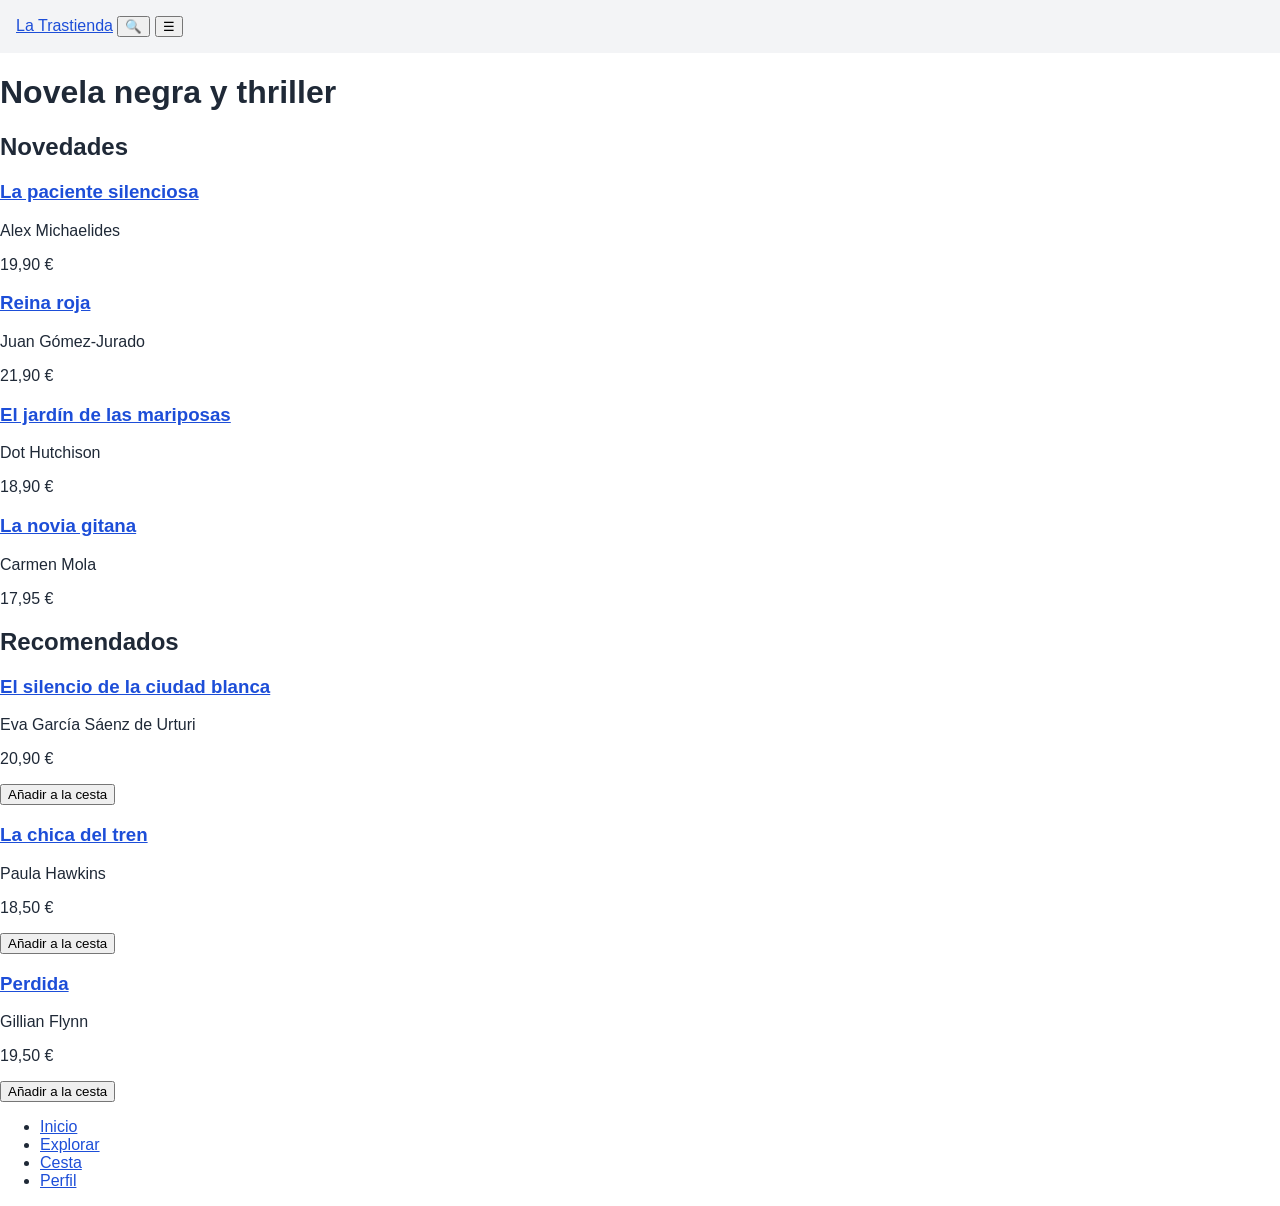
==== trastienda-ud4/index.html @ b1846c69 "Ejercicio 1: estructura HTML y estilos base de La Trastienda" ====
<!DOCTYPE html>
<html lang="es">
<head>
  <meta charset="UTF-8">
  <meta name="viewport" content="width=device-width, initial-scale=1.0">
  <title>Inicio - La Trastienda</title>
  <link rel="stylesheet" href="css/estilos.css">
</head>
<body>
  <header>
    <a href="index.html">La Trastienda</a>
    <button type="button" aria-label="Buscar">🔍</button>
    <button type="button" aria-label="Abrir menú">☰</button>
  </header>

  <main>
    <h1>Novela negra y thriller</h1>

    <section>
      <h2>Novedades</h2>
      <article>
        <h3><a href="detalle.html">La paciente silenciosa</a></h3>
        <p>Alex Michaelides</p>
        <p>19,90 €</p>
      </article>
      <article>
        <h3><a href="detalle.html">Reina roja</a></h3>
        <p>Juan Gómez-Jurado</p>
        <p>21,90 €</p>
      </article>
      <article>
        <h3><a href="detalle.html">El jardín de las mariposas</a></h3>
        <p>Dot Hutchison</p>
        <p>18,90 €</p>
      </article>
      <article>
        <h3><a href="detalle.html">La novia gitana</a></h3>
        <p>Carmen Mola</p>
        <p>17,95 €</p>
      </article>
    </section>

    <section>
      <h2>Recomendados</h2>
      <article>
        <h3><a href="detalle.html">El silencio de la ciudad blanca</a></h3>
        <p>Eva García Sáenz de Urturi</p>
        <p>20,90 €</p>
        <button type="button">Añadir a la cesta</button>
      </article>
      <article>
        <h3><a href="detalle.html">La chica del tren</a></h3>
        <p>Paula Hawkins</p>
        <p>18,50 €</p>
        <button type="button">Añadir a la cesta</button>
      </article>
      <article>
        <h3><a href="detalle.html">Perdida</a></h3>
        <p>Gillian Flynn</p>
        <p>19,50 €</p>
        <button type="button">Añadir a la cesta</button>
      </article>
    </section>
  </main>

  <nav aria-label="Secciones de la app">
    <ul>
      <li><a href="index.html" aria-current="page">Inicio</a></li>
      <li><a href="explorar.html">Explorar</a></li>
      <li><a href="carrito.html">Cesta</a></li>
      <li><a href="perfil.html">Perfil</a></li>
    </ul>
  </nav>
</body>
</html>
---- trastienda-ud4/css/estilos.css ----
body {
  font-family: Arial, sans-serif;
  color: #1f2937;
  margin: 0;
}

header {
  background-color: #f3f4f6;
  padding: 1rem;
}

a {
  color: #1d4ed8;
}
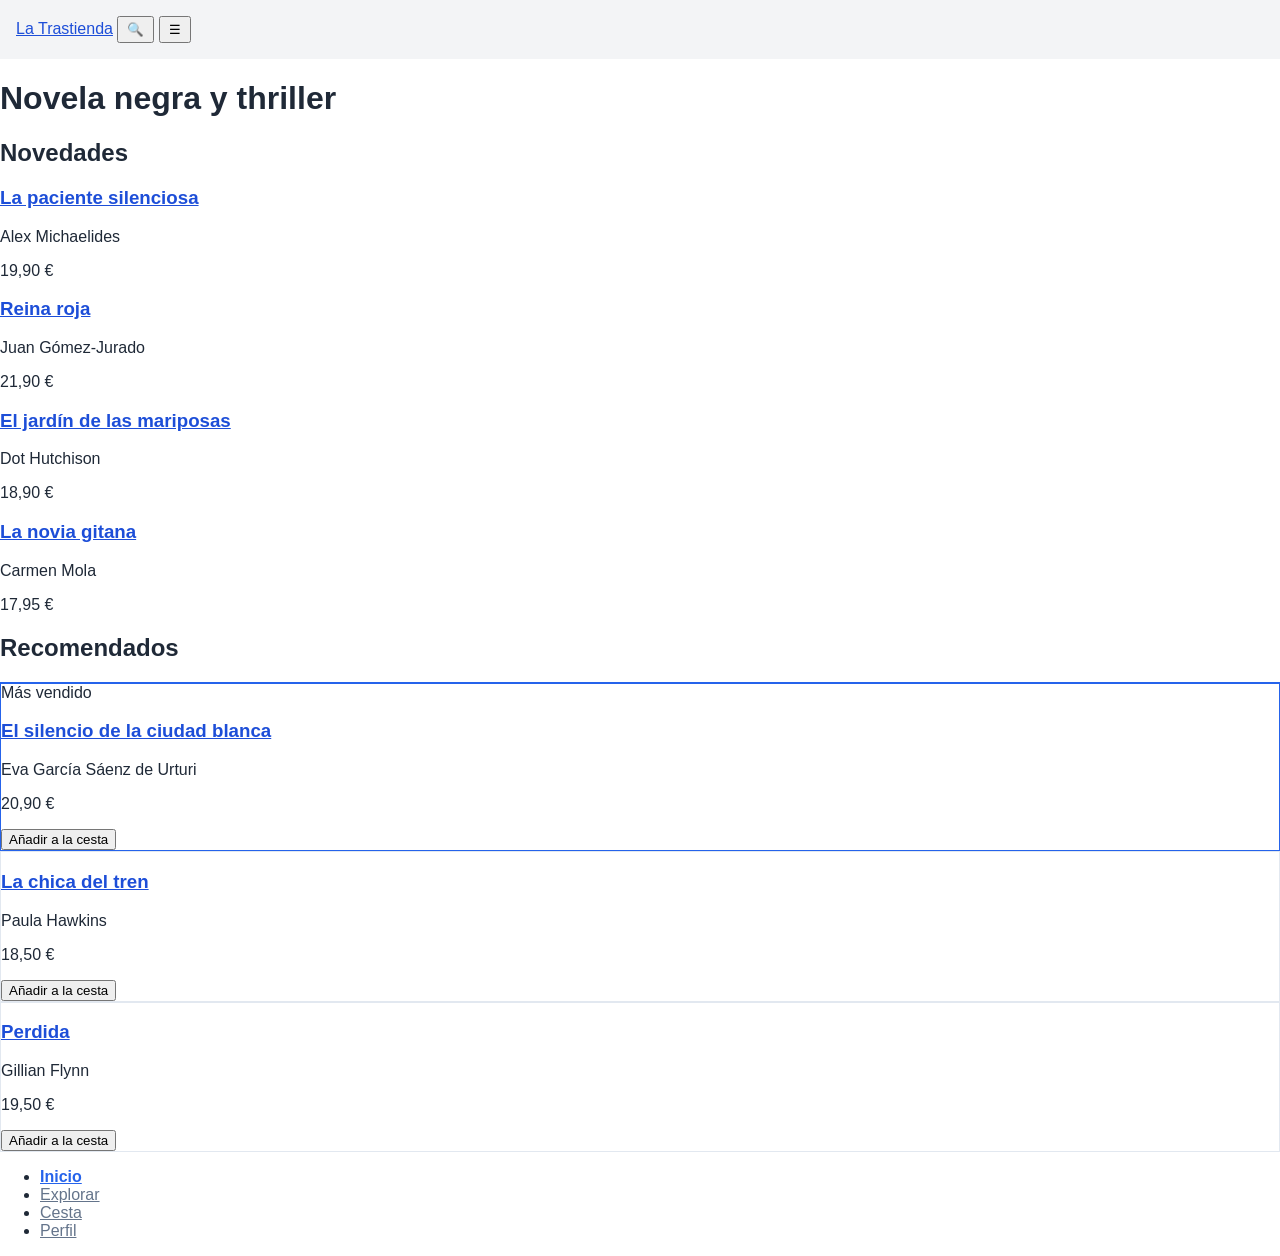
==== commit b65d9e70: "Ejercicio 2: selectores CSS, estados y :has()" ====
--- a/trastienda-ud4/index.html
+++ b/trastienda-ud4/index.html
@@ -42,19 +42,21 @@
 
     <section>
       <h2>Recomendados</h2>
-      <article>
+      <article class="card">
+        <span class="badge">Más vendido</span>
         <h3><a href="detalle.html">El silencio de la ciudad blanca</a></h3>
         <p>Eva García Sáenz de Urturi</p>
         <p>20,90 €</p>
         <button type="button">Añadir a la cesta</button>
       </article>
-      <article>
+      <article class="card">
+        <span class="badge"></span>
         <h3><a href="detalle.html">La chica del tren</a></h3>
         <p>Paula Hawkins</p>
         <p>18,50 €</p>
         <button type="button">Añadir a la cesta</button>
       </article>
-      <article>
+      <article class="card">
         <h3><a href="detalle.html">Perdida</a></h3>
         <p>Gillian Flynn</p>
         <p>19,50 €</p>
--- a/trastienda-ud4/css/estilos.css
+++ b/trastienda-ud4/css/estilos.css
@@ -12,3 +12,41 @@
 a {
   color: #1d4ed8;
 }
+
+nav a[aria-current="page"] {
+  color: #2563eb;
+  font-weight: 700;
+}
+
+nav a:not([aria-current="page"]) {
+  color: #64748b;
+}
+
+nav a:hover {
+  color: #1e293b;
+}
+
+nav a:focus-visible {
+  outline: 2px solid #2563eb;
+  outline-offset: 2px;
+}
+
+.card {
+  border: 1px solid #e2e8f0;
+}
+
+h2 + .card {
+  border-top: 2px solid #2563eb;
+}
+
+.badge:empty {
+  display: none;
+}
+
+article:has(.badge:not(:empty)) {
+  border-color: #2563eb;
+}
+
+button[aria-label] {
+  padding: 0.25rem 0.5rem;
+}
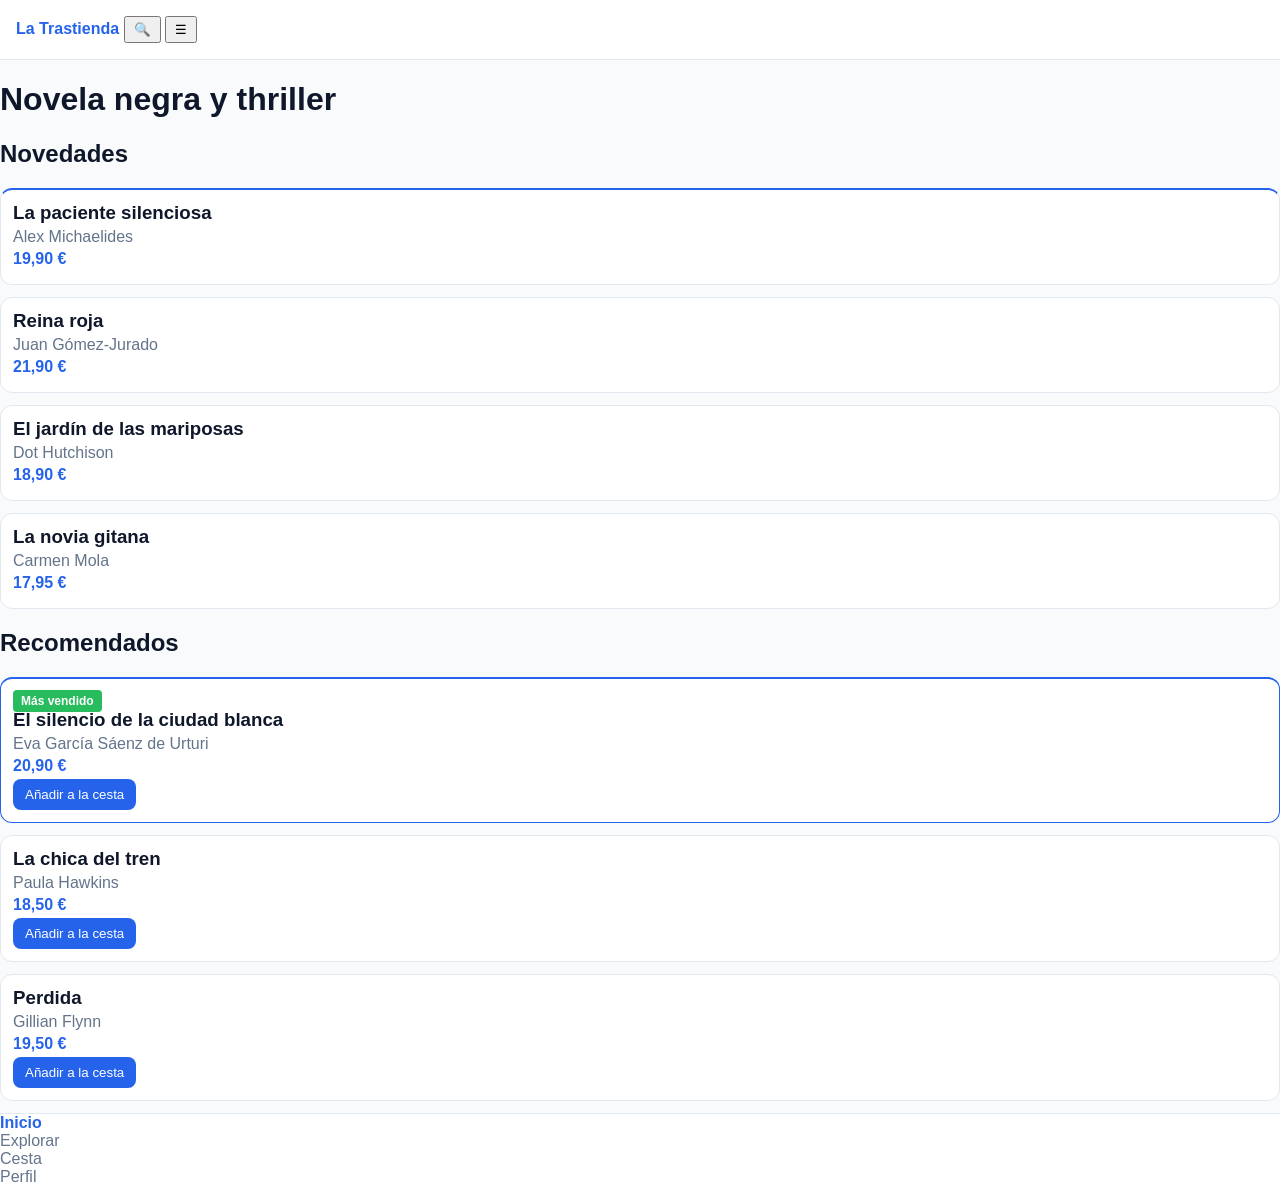
==== commit 2c936f61: "Ejercicio 3: variables CSS, oklch y anidamiento nativo" ====
--- a/trastienda-ud4/index.html
+++ b/trastienda-ud4/index.html
@@ -18,22 +18,22 @@
 
     <section>
       <h2>Novedades</h2>
-      <article>
+      <article class="card">
         <h3><a href="detalle.html">La paciente silenciosa</a></h3>
         <p>Alex Michaelides</p>
         <p>19,90 €</p>
       </article>
-      <article>
+      <article class="card">
         <h3><a href="detalle.html">Reina roja</a></h3>
         <p>Juan Gómez-Jurado</p>
         <p>21,90 €</p>
       </article>
-      <article>
+      <article class="card">
         <h3><a href="detalle.html">El jardín de las mariposas</a></h3>
         <p>Dot Hutchison</p>
         <p>18,90 €</p>
       </article>
-      <article>
+      <article class="card">
         <h3><a href="detalle.html">La novia gitana</a></h3>
         <p>Carmen Mola</p>
         <p>17,95 €</p>
--- a/trastienda-ud4/css/estilos.css
+++ b/trastienda-ud4/css/estilos.css
@@ -1,42 +1,150 @@
+:root {
+  /* --- TOKENS DE COLOR PRIMARIO --- */
+  --color-primary-50: #eff6ff;
+  --color-primary-100: #dbeafe;
+  --color-primary-200: #bfdbfe;
+  --color-primary-300: #93c5fd;
+  --color-primary-400: #60a5fa;
+  --color-primary-500: #2563eb;
+  --color-primary-600: #1d4ed8;
+  --color-primary-700: #1d40af;
+  --color-primary-800: #1e3a8a;
+  --color-primary-900: #172554;
+
+  /* --- TOKENS NEUTROS --- */
+  --color-neutral-50: #f8fafc;
+  --color-neutral-100: #f1f5f9;
+  --color-neutral-200: #e2e8f0;
+  --color-neutral-300: #cbd5e1;
+  --color-neutral-500: #64748b;
+  --color-neutral-800: #1e293b;
+  --color-neutral-900: #0f172a;
+
+  /* --- VARIABLES SEMÁNTICAS --- */
+  --bg-page: var(--color-neutral-50);
+  --bg-card: #ffffff;
+  --text-main: var(--color-neutral-900);
+  --text-muted: var(--color-neutral-500);
+  --border-subtle: var(--color-neutral-200);
+  --brand: var(--color-primary-500);
+  --brand-hover: var(--color-primary-600);
+
+  /* Experimento oklch */
+  --color-accent-oklch: oklch(0.7 0.18 150);
+}
+
 body {
   font-family: Arial, sans-serif;
-  color: #1f2937;
+  color: var(--text-main);
+  background-color: var(--bg-page);
   margin: 0;
 }
 
 header {
-  background-color: #f3f4f6;
+  background-color: var(--bg-card);
   padding: 1rem;
+  border-bottom: 1px solid var(--border-subtle);
+
+  a {
+    color: var(--brand);
+    text-decoration: none;
+    font-weight: 700;
+  }
 }
 
 a {
-  color: #1d4ed8;
+  color: var(--brand);
 }
 
-nav a[aria-current="page"] {
-  color: #2563eb;
-  font-weight: 700;
+button[aria-label] {
+  padding: 0.25rem 0.5rem;
 }
 
-nav a:not([aria-current="page"]) {
-  color: #64748b;
+nav {
+  background-color: var(--bg-card);
+  border-top: 1px solid var(--border-subtle);
+
+  ul {
+    list-style: none;
+    padding: 0;
+    margin: 0;
+  }
+
+  a {
+    color: var(--text-muted);
+    text-decoration: none;
+
+    &[aria-current="page"] {
+      color: var(--brand);
+      font-weight: 700;
+    }
+
+    &:hover {
+      color: var(--text-main);
+    }
+
+    &:focus-visible {
+      outline: 2px solid var(--brand);
+      outline-offset: 2px;
+    }
+  }
 }
 
-nav a:hover {
-  color: #1e293b;
-}
+article.card {
+  background-color: var(--bg-card);
+  border: 1px solid var(--border-subtle);
+  border-radius: 12px;
+  padding: 0.75rem;
+  margin: 0.75rem 0;
 
-nav a:focus-visible {
-  outline: 2px solid #2563eb;
-  outline-offset: 2px;
-}
+  &:hover {
+    border-color: var(--brand);
+  }
 
-.card {
-  border: 1px solid #e2e8f0;
+  h3 {
+    color: var(--text-main);
+    margin: 0 0 0.25rem;
+
+    a {
+      color: inherit;
+      text-decoration: none;
+    }
+  }
+
+  p {
+    color: var(--text-muted);
+    margin: 0.25rem 0;
+  }
+
+  p:last-of-type {
+    font-weight: 700;
+    color: var(--brand);
+  }
+
+  button {
+    background-color: var(--brand);
+    color: #ffffff;
+    border: none;
+    border-radius: 8px;
+    padding: 0.5rem 0.75rem;
+
+    &:hover {
+      background-color: var(--brand-hover);
+    }
+  }
 }
 
 h2 + .card {
-  border-top: 2px solid #2563eb;
+  border-top: 2px solid var(--brand);
+}
+
+.badge {
+  background-color: var(--color-accent-oklch);
+  color: #ffffff;
+  padding: 4px 8px;
+  border-radius: 4px;
+  font-size: 0.75rem;
+  font-weight: 600;
 }
 
 .badge:empty {
@@ -44,9 +152,5 @@
 }
 
 article:has(.badge:not(:empty)) {
-  border-color: #2563eb;
+  border-color: var(--brand);
 }
-
-button[aria-label] {
-  padding: 0.25rem 0.5rem;
-}
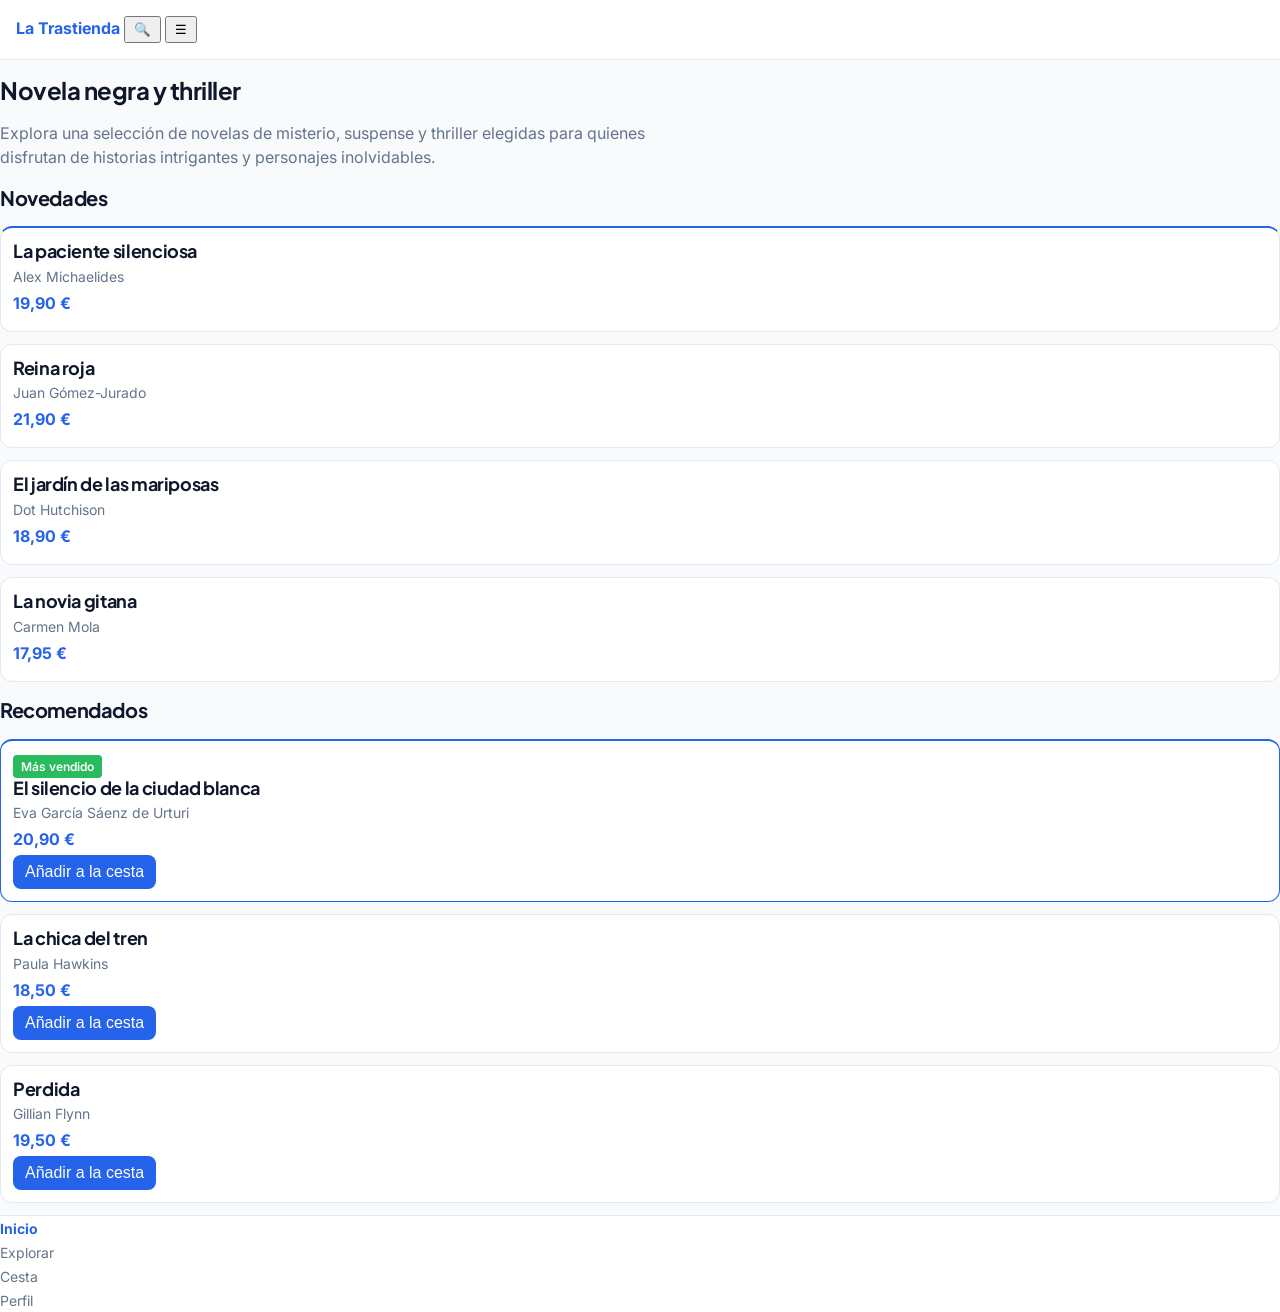
==== commit 65e2e28a: "Ejercicio 4: tipografia, unidades y compatibilidad" ====
--- a/trastienda-ud4/index.html
+++ b/trastienda-ud4/index.html
@@ -4,6 +4,9 @@
   <meta charset="UTF-8">
   <meta name="viewport" content="width=device-width, initial-scale=1.0">
   <title>Inicio - La Trastienda</title>
+  <link rel="preconnect" href="https://fonts.googleapis.com">
+  <link rel="preconnect" href="https://fonts.gstatic.com" crossorigin>
+  <link href="https://fonts.googleapis.com/css2?family=Inter:wght@400;600;700&family=Plus+Jakarta+Sans:wght@600;700&display=swap" rel="stylesheet">
   <link rel="stylesheet" href="css/estilos.css">
 </head>
 <body>
@@ -15,6 +18,7 @@
 
   <main>
     <h1>Novela negra y thriller</h1>
+    <p class="book-synopsis">Explora una selección de novelas de misterio, suspense y thriller elegidas para quienes disfrutan de historias intrigantes y personajes inolvidables.</p>
 
     <section>
       <h2>Novedades</h2>
--- a/trastienda-ud4/css/estilos.css
+++ b/trastienda-ud4/css/estilos.css
@@ -29,15 +29,60 @@
   --brand: var(--color-primary-500);
   --brand-hover: var(--color-primary-600);
 
+  /* --- TIPOGRAFÍA --- */
+  --font-body: 'Inter', system-ui, sans-serif;
+  --font-display: 'Plus Jakarta Sans', system-ui, sans-serif;
+
+  --text-xs: 0.75rem;   /* Caption (12 px) */
+  --text-sm: 0.875rem;  /* Body Small (14 px) */
+  --text-base: 1rem;    /* Body (16 px) */
+  --text-lg: 1.125rem;  /* H3 (18 px) */
+  --text-xl: 1.25rem;   /* H2 (20 px) */
+  --text-2xl: 1.5rem;   /* H1 (24 px) */
+  --text-3xl: 1.875rem; /* Display (30 px) */
+
   /* Experimento oklch */
   --color-accent-oklch: oklch(0.7 0.18 150);
 }
 
 body {
-  font-family: Arial, sans-serif;
+  font-family: var(--font-body);
+  font-size: var(--text-base);
+  line-height: 1.5;
   color: var(--text-main);
   background-color: var(--bg-page);
   margin: 0;
+}
+
+main {
+  min-height: 100dvh;
+}
+
+h1, h2, h3 {
+  font-family: var(--font-display);
+  line-height: 1.2;
+  letter-spacing: -0.02em;
+  color: var(--text-main);
+}
+
+h1 {
+  font-size: var(--text-2xl);
+}
+
+h2 {
+  font-size: var(--text-xl);
+}
+
+h3 {
+  font-size: var(--text-lg);
+}
+
+p {
+  max-width: 65ch;
+}
+
+.book-synopsis {
+  color: var(--text-muted);
 }
 
 header {
@@ -73,6 +118,7 @@
   a {
     color: var(--text-muted);
     text-decoration: none;
+    font-size: var(--text-sm);
 
     &[aria-current="page"] {
       color: var(--brand);
@@ -102,7 +148,6 @@
   }
 
   h3 {
-    color: var(--text-main);
     margin: 0 0 0.25rem;
 
     a {
@@ -113,11 +158,13 @@
 
   p {
     color: var(--text-muted);
+    font-size: var(--text-sm);
     margin: 0.25rem 0;
   }
 
   p:last-of-type {
     font-weight: 700;
+    font-size: var(--text-base);
     color: var(--brand);
   }
 
@@ -127,6 +174,7 @@
     border: none;
     border-radius: 8px;
     padding: 0.5rem 0.75rem;
+    font-size: var(--text-base);
 
     &:hover {
       background-color: var(--brand-hover);
@@ -141,9 +189,9 @@
 .badge {
   background-color: var(--color-accent-oklch);
   color: #ffffff;
-  padding: 4px 8px;
-  border-radius: 4px;
-  font-size: 0.75rem;
+  padding: 0.25rem 0.5rem;
+  border-radius: 0.25rem;
+  font-size: var(--text-xs);
   font-weight: 600;
 }
 
@@ -154,3 +202,8 @@
 article:has(.badge:not(:empty)) {
   border-color: var(--brand);
 }
+
+dl dt,
+dl dd {
+  font-size: var(--text-sm);
+}
